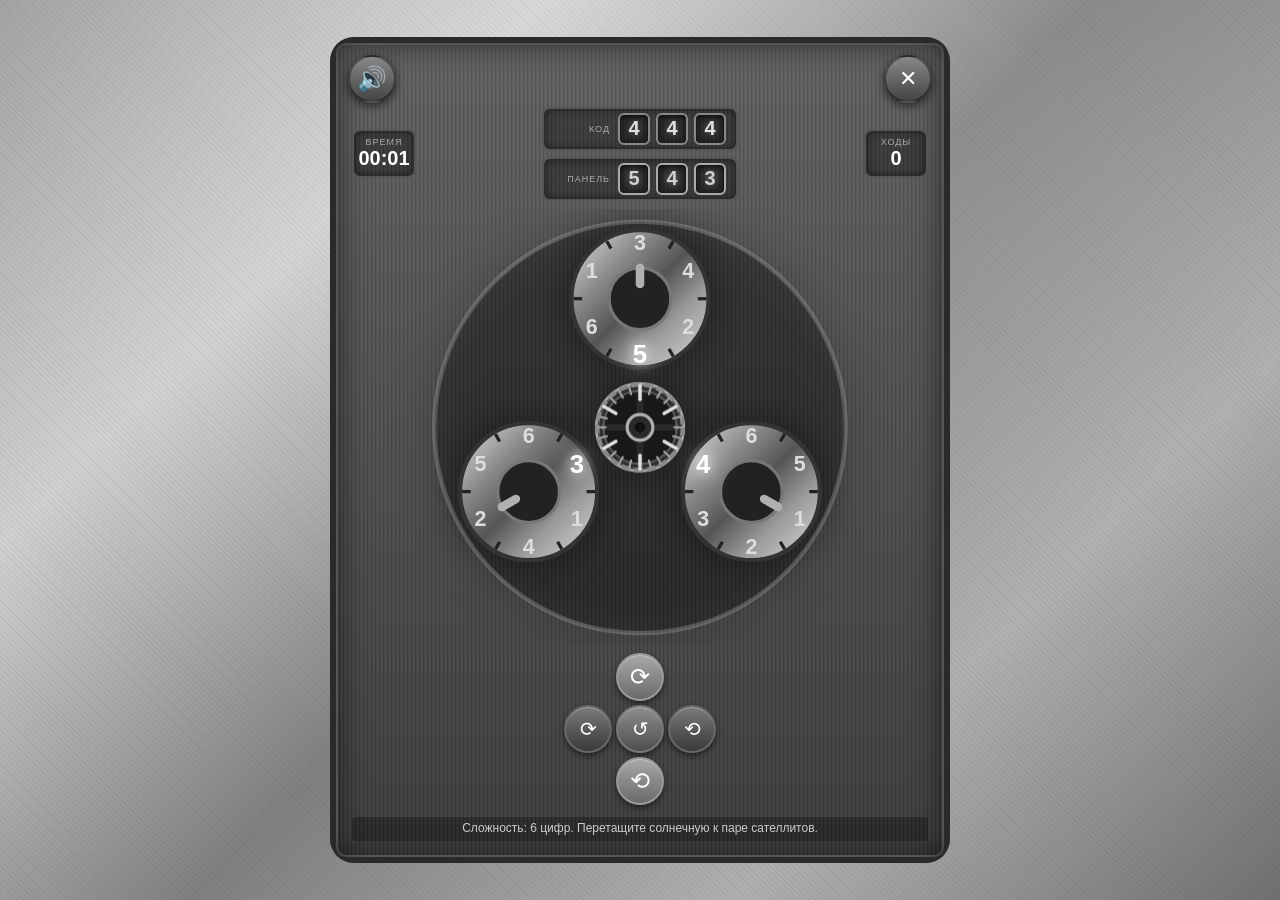
==== pages/game.html @ 63ce31a1 "Add files via upload" ====
<!DOCTYPE html>
<html lang="ru">
<head>
  <meta charset="UTF-8">
  <meta name="viewport" content="width=device-width, initial-scale=1.0, viewport-fit=cover">
  <title> Safecracker</title>
  <link rel="stylesheet" href="../style/common.css">
  <link rel="stylesheet" href="../style/game.css">
</head>
<body>
  <div class="app-shell">
    <div class="game">
      <!-- Кнопка звука СЛЕВА -->
      <button id="soundToggleBtn" class="circle-btn top-left sound-btn" aria-label="Выключить звук">🔊</button>
      <!-- Кнопка выхода СПРАВА -->
      <a href="menu.html" id="exitMenuBtn" class="circle-btn top-right exit-btn" aria-label="В меню">✕</a>

      <header class="header">
        <div class="side-panel">
          <span class="side-label">Время</span>
          <span class="side-value" id="timerValue">00:00</span>
        </div>

        <div class="panels">
          <div class="panel">
            <span class="target-label">Код</span>
            <div class="target-digits" id="targetDigits"></div>
          </div>
          <div class="panel">
            <span class="target-label">Панель</span>
            <div class="target-digits active-digits" id="activeDigits"></div>
          </div>
        </div>

        <div class="side-panel">
          <span class="side-label">Ходы</span>
          <span class="side-value" id="movesCount">0</span>
        </div>
      </header>

      <div class="field-wrapper">
        <svg id="field" viewBox="0 0 200 200" preserveAspectRatio="xMidYMid meet"></svg>
      </div>

      <div class="controls">
        <div class="cross">
          <button class="cross-btn cross-top" id="rotateMechCW" aria-label="Поворот механизма по часовой">⟳</button>
          <button class="cross-btn cross-left" id="rotateCCW" aria-label="Вращение против часовой">⟳</button>
          <button class="cross-btn cross-center" id="restartCrossBtn" aria-label="Начать заново">↺</button>
          <button class="cross-btn cross-right" id="rotateCW" aria-label="Вращение по часовой">⟲</button>
          <button class="cross-btn cross-bottom" id="rotateMechCCW" aria-label="Поворот механизма против часовой">⟲</button>
        </div>
      </div>

      <div class="status" id="status">Тащите солнечную шестерёнку в нужную позицию</div>
    </div>
  </div>

  <script src="../script/game.js"></script>
</body>
</html>
---- style/common.css ----
* {
  box-sizing: border-box;
  margin: 0;
  padding: 0;
}

html, body {
  height: 100%;
  overflow: hidden;
}

body {
  display: flex;
  flex-direction: column;
  align-items: center;
  justify-content: center;
  width: 100%;
  height: 100dvh;
  min-height: 100svh;
  padding: 12px;
  font-family: 'Segoe UI', Arial, sans-serif;

  background:
    radial-gradient(circle at 50% 0%, rgba(255, 255, 255, 0.2) 0%, transparent 70%),
    repeating-linear-gradient(45deg, rgba(0,0,0,0.05) 0px, rgba(0,0,0,0.05) 1px, transparent 1px, transparent 4px),
    linear-gradient(135deg, #a0a0a0 0%, #d0d0d0 25%, #808080 50%, #b0b0b0 75%, #707070 100%);
  background-color: #888;
  background-attachment: fixed;

  color: #fff;
  user-select: none;
  -webkit-user-select: none;
  overflow: hidden;
}

/* ============================================
   ЕДИНЫЙ КАРКАС СТРАНИЦЫ
   ============================================ */
.app-shell {
  position: relative;
  display: flex;
  flex-direction: column;
  align-items: stretch;
  justify-content: stretch;
  width: min(100%, calc((100dvh - 24px) * 3 / 4));
  aspect-ratio: 3 / 4;
  max-width: 620px;
  max-height: 100%;
  flex: 0 1 auto;
  min-height: 0;
  overflow: hidden;
  border-radius: 24px;
}

/* ============================================
   КНОПКИ-КРУЖКИ
   ============================================ */
.circle-btn {
  position: absolute;
  width: 48px;
  height: 48px;
  border-radius: 50%;
  display: flex;
  align-items: center;
  justify-content: center;
  font-size: 22px;
  cursor: pointer;
  border: 2px solid rgba(0, 0, 0, 0.4);
  background: linear-gradient(180deg, #888, #444);
  color: #fff;
  text-decoration: none;
  z-index: 10;
  transition: 0.15s;
  box-shadow: 0 3px 10px rgba(0, 0, 0, 0.6);
}
.circle-btn:hover { transform: scale(1.08); filter: brightness(1.2); }
.circle-btn:active { transform: scale(0.95); }
.circle-btn.top-right { top: 12px; right: 12px; }
.circle-btn.top-left { top: 12px; left: 12px; }
.circle-btn.danger { background: linear-gradient(180deg, #6a6a6a, #3a3a3a); }

/* ============================================
   КАРТОЧКА-СТРАНИЦА
   ============================================ */
.page-card {
  position: relative;
  display: flex;
  flex-direction: column;
  flex: 1 1 auto;
  min-height: 0;
  width: 100%;
  overflow-y: auto;

  background:
    linear-gradient(180deg, rgba(255,255,255,0.1) 0%, rgba(0,0,0,0.2) 100%),
    repeating-linear-gradient(90deg, #4a4a4a 0px, #5a5a5a 2px, #3a3a3a 4px);
  background-color: #444;

  border: 6px solid #2a2a2a;
  border-radius: 16px;
  padding: 28px 24px;
  box-shadow:
    0 0 40px rgba(0, 0, 0, 0.8),
    inset 0 0 30px rgba(0, 0, 0, 0.6),
    inset 0 0 0 2px #777;
  text-align: center;
  scrollbar-width: thin;
}

.page-title {
  font-size: 28px;
  color: #e0e0e0;
  margin-bottom: 20px;
  padding: 0 44px;
  text-shadow: 0 0 10px rgba(200, 200, 200, 0.5), 0 2px 4px rgba(0,0,0,0.8);
  flex: 0 0 auto;
}

/* ============================================
   НАВИГАЦИОННЫЕ КНОПКИ МЕНЮ
   ============================================ */
.nav-btn {
  display: block;
  width: 100%;
  padding: 16px;
  margin-bottom: 12px;
  font-size: 18px;
  font-weight: bold;
  color: #1a1a1a;
  background: linear-gradient(180deg, #c0c0c0, #808080);
  border: 2px solid #999;
  border-radius: 14px;
  cursor: pointer;
  text-decoration: none;
  text-align: center;
  transition: 0.15s;
  box-shadow: 0 4px 0 #555;
}
.nav-btn:hover { transform: translateY(-2px); box-shadow: 0 6px 0 #555; filter: brightness(1.08); }
.nav-btn:active { transform: translateY(2px); box-shadow: 0 2px 0 #555; }
.nav-btn.secondary { background: linear-gradient(180deg, #a0a0a0, #606060); color: #fff; box-shadow: 0 4px 0 #3a3a3a; }
.nav-btn.secondary:hover { box-shadow: 0 6px 0 #3a3a3a; }
.nav-btn.back { background: linear-gradient(180deg, #909090, #505050); color: #fff; box-shadow: 0 4px 0 #2a2a2a; }
.nav-btn.back:hover { box-shadow: 0 6px 0 #2a2a2a; }

/* ============================================
   МОБИЛЬНАЯ АДАПТАЦИЯ
   ============================================ */
@media (max-width: 500px) {
  body { padding: 8px; }
  .page-card { padding: 20px 14px; border-width: 4px; }
  .page-title { font-size: 22px; padding: 0 40px; margin-bottom: 16px; }
  .nav-btn { font-size: 16px; padding: 14px; margin-bottom: 10px; }
  .circle-btn { width: 42px; height: 42px; font-size: 18px; }
}

@media (max-height: 640px) {
  body { padding: 6px; }
  .page-card { padding: 14px 10px; border-width: 4px; }
  .page-title { font-size: 18px; margin-bottom: 10px; padding: 0 36px; }
  .nav-btn { padding: 10px; margin-bottom: 6px; font-size: 14px; }
  .circle-btn { width: 36px; height: 36px; font-size: 16px; top: 8px; right: 8px; }
  .circle-btn.top-left { left: 8px; }
}
---- style/game.css ----
/* ============================================
   🔐 SAFECRACKER — стили
   ============================================ */

/* ============================================
   ИГРОВОЙ ЭКРАН
   ============================================ */
.game {
  position: relative;
  display: flex;
  flex-direction: column;
  flex: 1 1 auto;
  width: 100%;
  height: 100%;
  min-height: 0;

  padding: 16px;
  padding-top: 64px;

  background:
    linear-gradient(180deg, rgba(255,255,255,0.1) 0%, rgba(0,0,0,0.2) 100%),
    repeating-linear-gradient(90deg, #4a4a4a 0px, #5a5a5a 2px, #3a3a3a 4px);
  background-color: #444;

  border: 6px solid #2a2a2a;
  border-radius: 16px;
  box-shadow:
    0 0 40px rgba(0, 0, 0, 0.8),
    inset 0 0 30px rgba(0, 0, 0, 0.6),
    inset 0 0 0 2px #777;
  overflow: hidden;
}

/* --- Кнопки в верхних углах --- */
.exit-btn {
  right: 12px;
}

.sound-btn {
  left: 12px;
  font-size: 24px;
}

/* --- Шапка с панелями и счётчиками --- */
.header {
  display: flex;
  justify-content: space-between;
  align-items: center;
  gap: 8px;
  margin-bottom: 8px;
  flex: 0 0 auto;
  flex-shrink: 0;
  z-index: 2;
  width: 100%;
}

/* --- Боковые панели (Таймер и Ходы) --- */
.side-panel {
  background: rgba(0, 0, 0, 0.35);
  border: 2px solid #555;
  border-radius: 8px;
  padding: 6px 8px;
  display: flex;
  flex-direction: column;
  align-items: center;
  justify-content: center;
  box-shadow: inset 0 0 8px rgba(0, 0, 0, 0.6);
  width: 64px;
  flex: 0 0 auto;
}

.side-label {
  font-size: 9px;
  letter-spacing: 1px;
  color: #aaa;
  text-transform: uppercase;
}

.side-value {
  font-size: 20px;
  font-weight: bold;
  color: #fff;
  font-variant-numeric: tabular-nums;
}

/* --- Центральный блок с панелями --- */
.panels {
  display: grid;
  grid-template-columns: max-content;
  justify-content: center;
  gap: 6px;
  flex: 1 1 auto;
}

.panel {
  background: rgba(0, 0, 0, 0.35);
  border: 2px solid #555;
  border-radius: 8px;
  padding: 4px 10px;
  display: flex;
  flex-direction: row;
  align-items: center;
  justify-content: center;
  gap: 8px;
  box-shadow: inset 0 0 8px rgba(0, 0, 0, 0.6);
  width: auto;
}

.target-label {
  font-size: 9px;
  letter-spacing: 1px;
  color: #aaa;
  text-transform: uppercase;
  min-width: 56px;
  text-align: right;
  flex: 0 0 auto;
}

.target-digits {
  display: flex;
  gap: 6px;
  flex: 0 0 auto;
  justify-content: center;
}

/* --- Цифры в панелях: серый металлик --- */
.target-digit {
  font-size: 20px;
  font-weight: bold;
  color: #e0e0e0;
  text-shadow: 0 0 8px rgba(200, 200, 200, 0.5);
  width: 32px;
  height: 32px;
  display: flex;
  align-items: center;
  justify-content: center;
  background: rgba(0, 0, 0, 0.4);
  border: 2px solid #888;
  border-radius: 6px;
  box-shadow: inset 0 2px 4px rgba(0, 0, 0, 0.6);
  transition: 0.2s;
}

.active-digits .target-digit {
  color: #d0d0d0;
  text-shadow: 0 0 10px rgba(200, 200, 200, 0.7);
  border-color: #aaa;
}

.target-digit.win-match {
  color: #ffffff;
  text-shadow: 0 0 15px rgba(255, 255, 255, 1);
  border-color: #ffffff;
  background: rgba(255, 255, 255, 0.2);
  animation: pulseWin 0.5s infinite alternate;
}

@keyframes pulseWin {
  from { transform: scale(1); box-shadow: 0 0 8px rgba(255, 255, 255, 0.6); }
  to { transform: scale(1.1); box-shadow: 0 0 20px rgba(255, 255, 255, 1); }
}

/* --- Поле с SVG --- */
.field-wrapper {
  flex: 1 1 auto;
  min-height: 0;
  display: flex;
  justify-content: center;
  align-items: center;
  position: relative;
  overflow: hidden;
  padding: 4px 0;
}

#field {
  display: block;
  margin: 0 auto;
  width: 100%;
  height: 100%;
  max-width: 100%;
  max-height: 100%;
  aspect-ratio: 1 / 1;
  filter: drop-shadow(0 0 20px rgba(0, 0, 0, 0.5));
}

/* --- Управление (крестовина) --- */
.controls {
  flex: 0 0 auto;
  flex-shrink: 0;
  display: flex;
  justify-content: center;
  padding: 8px 0;
}

.cross {
  display: grid;
  grid-template-columns: 48px 48px 48px;
  grid-template-rows: 48px 48px 48px;
  gap: 4px;
}

/* --- Кнопки крестовины: серый металлик --- */
.cross-btn {
  border-radius: 50%;
  border: 2px solid #888;
  background: linear-gradient(180deg, #9a9a9a, #5a5a5a);
  color: #fff;
  font-size: 24px;
  display: flex;
  align-items: center;
  justify-content: center;
  cursor: pointer;
  transition: 0.15s;
  box-shadow:
    0 3px 6px rgba(0, 0, 0, 0.5),
    inset 0 1px 0 rgba(255, 255, 255, 0.3);
  user-select: none;
  -webkit-user-select: none;
  padding: 0;
}

.cross-btn:hover {
  transform: scale(1.05);
  filter: brightness(1.1);
}

.cross-btn:active {
  transform: scale(0.95);
  box-shadow: inset 0 3px 6px rgba(0, 0, 0, 0.5);
}

.cross-btn:disabled {
  opacity: 0.4;
  cursor: not-allowed;
  transform: none;
}

/* Позиционирование */
.cross-top { grid-column: 2; grid-row: 1; }
.cross-left { grid-column: 1; grid-row: 2; font-size: 20px; }
.cross-center { grid-column: 2; grid-row: 2; font-size: 20px; }
.cross-right { grid-column: 3; grid-row: 2; font-size: 20px; }
.cross-bottom { grid-column: 2; grid-row: 3; }

/* ============================================
   ОТТЕНКИ ДЛЯ КНОПОК
   ============================================ */

.cross-top,
.cross-bottom {
  background: linear-gradient(180deg, #a8a8a8, #6a6a6a);
  border-color: #999;
}

.cross-top:hover,
.cross-bottom:hover {
  background: linear-gradient(180deg, #c0c0c0, #7a7a7a);
}

.cross-left,
.cross-right {
  background: linear-gradient(180deg, #7a7a7a, #3a3a3a);
  border-color: #666;
}

.cross-left:hover,
.cross-right:hover {
  background: linear-gradient(180deg, #909090, #4a4a4a);
}

.cross-center {
  background: linear-gradient(180deg, #8e8e8e, #4e4e4e);
  border-color: #777;
}

.cross-center:hover {
  background: linear-gradient(180deg, #a5a5a5, #606060);
}

/* --- Статусная строка --- */
.status {
  flex: 0 0 auto;
  flex-shrink: 0;
  text-align: center;
  font-size: 12px;
  color: #ccc;
  padding: 4px 8px;
  margin-top: 4px;
  min-height: 24px;
  background: rgba(0, 0, 0, 0.3);
  border-radius: 4px;
}

/* ============================================
   SVG-СТИЛИ
   ============================================ */

.mechanism-group {
  transform-box: view-box;
  transform-origin: 100px 100px;
}

/* ============================================
   ЦЕНТРАЛЬНЫЙ ШТУРВАЛ
   ============================================ */

.center-wheel-group {
  transition: opacity 0.3s ease;
  will-change: transform;
}

.center-wheel-group.on-top {
  cursor: pointer;
}

.center-wheel-group.on-top .center-wheel {
  pointer-events: auto;
  cursor: pointer;
}

.center-wheel-group.on-top .center-wheel-hub,
.center-wheel-group.on-top .center-wheel-spoke,
.center-wheel-group.on-top .center-wheel-icon {
  pointer-events: none;
}

.center-wheel {
  fill: rgba(40, 40, 40, 0.9);
  stroke: #b0b0b0;
  stroke-width: 2;
  transition: fill 0.3s, stroke 0.3s, transform 0.3s;
}

.center-wheel.win-active {
  fill: rgba(220, 220, 220, 0.35);
  stroke: #ffffff;
  stroke-width: 2.5;
  animation: wheelGlow 0.8s infinite alternate;
  pointer-events: auto;
  cursor: pointer;
}

@keyframes wheelGlow {
  from { filter: drop-shadow(0 0 5px #ffffff); }
  to   { filter: drop-shadow(0 0 20px #ffffff); }
}

.center-wheel-spoke {
  stroke: #888;
  stroke-width: 3;
  transition: stroke 0.3s;
}

.center-wheel-group.on-top .center-wheel-spoke {
  stroke: #ccc;
}

.center-wheel-hub {
  fill: #444;
  stroke: #b0b0b0;
  stroke-width: 1.5;
  transition: fill 0.3s, stroke 0.3s;
}

.center-wheel-group.on-top .center-wheel-hub {
  fill: #666;
  stroke: #fff;
}

.center-wheel-icon {
  font-size: 12px;
  text-anchor: middle;
  dominant-baseline: central;
  pointer-events: none;
}

/* --- Сателлиты --- */
.satellite-bg {
  stroke: #333;
  stroke-width: 2;
  transition: filter 0.2s;
}

.satellite-group:hover .satellite-bg {
  filter: brightness(1.2);
}

.satellite-knob {
  fill: #222;
  stroke: #777;
  stroke-width: 1.5;
}

.satellite-knob-mark {
  fill: #b0b0b0;
}

.satellite-digit {
  font-size: 10px;
  fill: #ddd;
  text-anchor: middle;
  dominant-baseline: central;
  font-weight: bold;
}

.satellite-active-digit {
  font-size: 12px;
  fill: #ffffff;
  text-anchor: middle;
  dominant-baseline: central;
  font-weight: bold;
  filter: drop-shadow(0 0 3px rgba(255, 255, 255, 0.95))
          drop-shadow(0 0 6px rgba(255, 255, 255, 0.6));
}

/* ============================================
   СОЛНЕЧНАЯ ШЕСТЕРЁНКА — ЛИМБ
   ============================================ */

.sun-rim {
  fill: url(#sunGradient);
  stroke: #b0b0b0;
  stroke-width: 2;
  transition: fill 0.3s, stroke 0.3s;
}
.sun-rim.in-center {
  fill: rgba(50, 50, 50, 0.7);
  stroke-dasharray: 4 2;
  stroke: #888;
}

.sun-face {
  fill: rgba(0, 0, 0, 0.45);
  stroke: rgba(180, 180, 180, 0.35);
  stroke-width: 1;
}

.sun-tooth {
  stroke: #a0a0a0;
  stroke-width: 1;
  stroke-linecap: round;
}
.sun-tooth-major {
  stroke: #e0e0e0;
  stroke-width: 1.6;
}

.sun-hub {
  fill: #2a2a2a;
  stroke: #b0b0b0;
  stroke-width: 1.5;
}

.sun-hole {
  fill: #111;
}

.sun-drag-target {
  fill: transparent;
  cursor: grab;
}
.sun-drag-target:active { cursor: grabbing; }
.sun-drag-target.in-center { cursor: default; }

.sun-limb {
  will-change: transform, opacity;
  transition: opacity 0.4s ease, transform 0.4s ease;
}

/* ============================================
   ЭФФЕКТ "ЗАЕЗДА" СОЛНЕЧНОЙ ПОД ШТУРВАЛ
   ============================================ */

.sun-group {
  transition: opacity 0.45s ease;
  transform-box: view-box;
}

.sun-group.win-pending {
  opacity: 0.85;
}

.sun-group.win-pending .sun-limb {
  filter: drop-shadow(0 0 6px rgba(255, 255, 255, 0.5));
}

.sun-group.under-wheel {
  pointer-events: none;
  opacity: 0.5;
}

.sun-group.under-wheel .sun-limb {
  transform: scale(0.72) rotate(var(--limb-rot, 0deg));
  opacity: 0.8;
}

.sun-group.under-wheel .sun-drag-target {
  cursor: default;
}

.center-wheel-group.on-top {
  animation: wheelRise 0.5s cubic-bezier(0.34, 1.56, 0.64, 1) both;
}

@keyframes wheelRise {
  0%   { opacity: 0.4; transform: scale(0.85); }
  60%  { opacity: 1;   transform: scale(1.08); }
  100% { opacity: 1;   transform: scale(1); }
}

.center-wheel-group.on-top .center-wheel.win-active {
  fill: rgba(240, 240, 240, 0.45);
  stroke: #ffffff;
  stroke-width: 3;
  animation: wheelGlow 0.7s infinite alternate;
}

.center-wheel-group.on-top .center-wheel-hub {
  fill: #777;
  stroke: #fff;
  stroke-width: 2;
}

.sun-drag-target.win-ready {
  animation: sunReadyPulse 1s infinite alternate;
}

@keyframes sunReadyPulse {
  from { filter: drop-shadow(0 0 4px rgba(255, 255, 255, 0.5)); }
  to   { filter: drop-shadow(0 0 14px rgba(255, 255, 255, 0.95)); }
}

.link-line {
  stroke: rgba(180, 180, 180, 0.4);
  stroke-width: 1.5;
  stroke-dasharray: 4 2;
  pointer-events: none;
}

/* ============================================
   МОБИЛЬНАЯ АДАПТАЦИЯ
   ============================================ */
@media (max-width: 500px) {
  .game { padding: 10px; padding-top: 56px; border-width: 4px; }
  .cross { grid-template-columns: 42px 42px 42px; grid-template-rows: 42px 42px 42px; }
  .cross-btn { font-size: 20px; }
  .cross-left, .cross-right, .cross-center { font-size: 17px; }
  .target-digit { width: 28px; height: 28px; font-size: 17px; }
  .side-panel { width: 56px; }
  .side-value { font-size: 17px; }
}

@media (max-height: 700px) {
  .game { padding-top: 52px; }
  .cross { grid-template-columns: 40px 40px 40px; grid-template-rows: 40px 40px 40px; }
  .cross-btn { font-size: 18px; }
  .cross-left, .cross-right, .cross-center { font-size: 15px; }
  .status { font-size: 11px; min-height: 20px; }
}
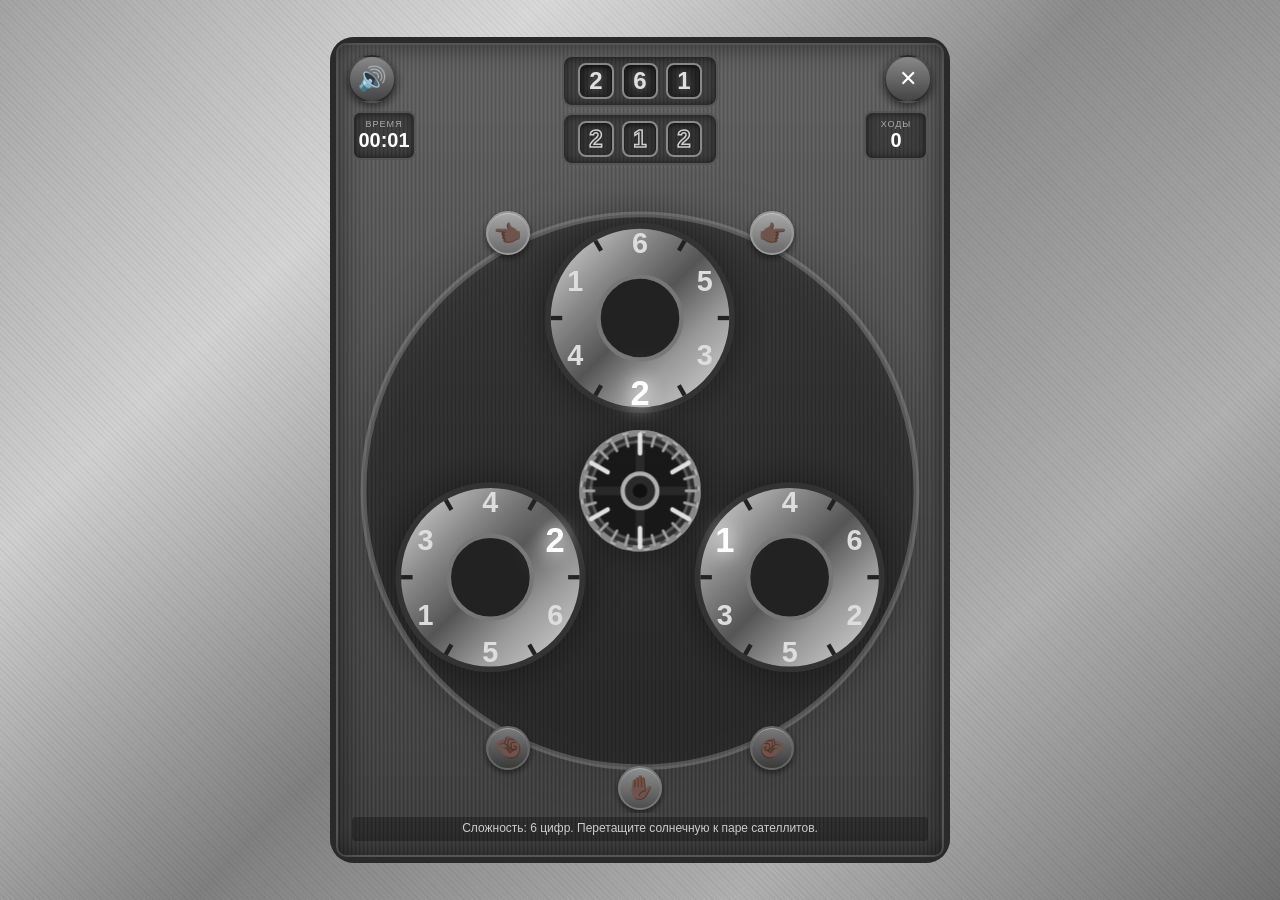
==== commit ed193449: "Update game.html" ====
--- a/pages/game.html
+++ b/pages/game.html
@@ -1,10 +1,9 @@
-
 <!DOCTYPE html>
 <html lang="ru">
 <head>
   <meta charset="UTF-8">
   <meta name="viewport" content="width=device-width, initial-scale=1.0, viewport-fit=cover">
-  <title> Safecracker</title>
+  <title>Safecracker</title>
   <link rel="stylesheet" href="../style/common.css">
   <link rel="stylesheet" href="../style/game.css">
 </head>
@@ -16,41 +15,45 @@
       <!-- Кнопка выхода СПРАВА -->
       <a href="menu.html" id="exitMenuBtn" class="circle-btn top-right exit-btn" aria-label="В меню">✕</a>
 
+      <!-- Панели с цифрами -->
+      <div class="panels">
+        <div class="panel">
+          <div class="target-digits" id="targetDigits"></div>
+        </div>
+        <div class="panel">
+          <div class="target-digits active-digits" id="activeDigits"></div>
+        </div>
+      </div>
+
       <header class="header">
         <div class="side-panel">
           <span class="side-label">Время</span>
           <span class="side-value" id="timerValue">00:00</span>
         </div>
-
-        <div class="panels">
-          <div class="panel">
-            <span class="target-label">Код</span>
-            <div class="target-digits" id="targetDigits"></div>
-          </div>
-          <div class="panel">
-            <span class="target-label">Панель</span>
-            <div class="target-digits active-digits" id="activeDigits"></div>
-          </div>
-        </div>
-
         <div class="side-panel">
           <span class="side-label">Ходы</span>
           <span class="side-value" id="movesCount">0</span>
         </div>
       </header>
 
-      <div class="field-wrapper">
+      <!-- Поле с SVG и кнопками -->
+      <div class="field-wrapper" id="fieldWrapper">
         <svg id="field" viewBox="0 0 200 200" preserveAspectRatio="xMidYMid meet"></svg>
-      </div>
-
-      <div class="controls">
-        <div class="cross">
-          <button class="cross-btn cross-top" id="rotateMechCW" aria-label="Поворот механизма по часовой">⟳</button>
-          <button class="cross-btn cross-left" id="rotateCCW" aria-label="Вращение против часовой">⟳</button>
-          <button class="cross-btn cross-center" id="restartCrossBtn" aria-label="Начать заново">↺</button>
-          <button class="cross-btn cross-right" id="rotateCW" aria-label="Вращение по часовой">⟲</button>
-          <button class="cross-btn cross-bottom" id="rotateMechCCW" aria-label="Поворот механизма против часовой">⟲</button>
-        </div>
+        
+        <!-- Кнопки управления (координаты рассчитает JS) -->
+        <button class="cross-btn ring-btn" id="rotateMechCW" data-angle="30" aria-label="Поворот механизма по часовой">👉🏿</button>
+        
+        <!-- Заменили ⟳ на эмодзи руки -->
+        <button class="cross-btn ring-btn" id="rotateCCW" data-angle="150" aria-label="Вращение против часовой">
+          <span class="mirrored-emoji">🤏🏿</span>
+        </button>
+        
+        <button class="cross-btn ring-btn" id="restartCrossBtn" data-angle="180" aria-label="Начать заново">✋🏿</button>
+        
+        <!-- Заменили ⟲ на зеркальную руку -->
+        <button class="cross-btn ring-btn" id="rotateCW" data-angle="210" aria-label="Вращение по часовой">🤏🏿</button>
+        
+        <button class="cross-btn ring-btn" id="rotateMechCCW" data-angle="330" aria-label="Поворот механизма против часовой">👈🏿</button>
       </div>
 
       <div class="status" id="status">Тащите солнечную шестерёнку в нужную позицию</div>
@@ -59,4 +62,4 @@
 
   <script src="../script/game.js"></script>
 </body>
-</html>+</html>
--- a/style/game.css
+++ b/style/game.css
@@ -15,7 +15,7 @@
   min-height: 0;
 
   padding: 16px;
-  padding-top: 64px;
+  padding-top: 12px;
 
   background:
     linear-gradient(180deg, rgba(255,255,255,0.1) 0%, rgba(0,0,0,0.2) 100%),
@@ -41,20 +41,98 @@
   font-size: 24px;
 }
 
-/* --- Шапка с панелями и счётчиками --- */
+/* --- Панели с цифрами --- */
+.panels {
+  position: absolute;
+  top: 12px;
+  left: 50%;
+  transform: translateX(-50%);
+  display: flex;
+  flex-direction: column;
+  align-items: center;
+  gap: 6px;
+  z-index: 5;
+  pointer-events: none;
+}
+
+.panels .panel {
+  pointer-events: auto;
+}
+
+.panel {
+  background: rgba(0, 0, 0, 0.35);
+  border: 2px solid #555;
+  border-radius: 10px;
+  padding: 6px 14px;
+  display: flex;
+  align-items: center;
+  justify-content: center;
+  box-shadow: inset 0 0 8px rgba(0, 0, 0, 0.6);
+  width: auto;
+  min-width: 140px;
+}
+
+.target-digits {
+  display: flex;
+  gap: 8px;
+  justify-content: center;
+}
+
+/* --- Цифры в панелях --- */
+.target-digit {
+  font-size: 24px;
+  font-weight: bold;
+  color: #e0e0e0;
+  text-shadow: 0 0 8px rgba(200, 200, 200, 0.5);
+  width: 36px;
+  height: 36px;
+  display: flex;
+  align-items: center;
+  justify-content: center;
+  background: rgba(0, 0, 0, 0.4);
+  border: 2px solid #888;
+  border-radius: 8px;
+  box-shadow: inset 0 2px 4px rgba(0, 0, 0, 0.6);
+  transition: 0.2s;
+}
+
+/* --- Эффект "скрытой записи" --- */
+.active-digits .target-digit {
+  color: transparent;
+  -webkit-text-stroke: 1.5px #d0d0d0;
+  text-shadow: none;
+  background: rgba(0, 0, 0, 0.2);
+}
+
+/* --- Совпадение (победа) --- */
+.target-digit.win-match {
+  color: #ffffff;
+  -webkit-text-stroke: 0px transparent;
+  text-shadow: 0 0 15px rgba(255, 255, 255, 1);
+  border-color: #ffffff;
+  background: rgba(255, 255, 255, 0.2);
+  animation: pulseWin 0.5s infinite alternate;
+}
+
+@keyframes pulseWin {
+  from { transform: scale(1); box-shadow: 0 0 8px rgba(255, 255, 255, 0.6); }
+  to { transform: scale(1.1); box-shadow: 0 0 20px rgba(255, 255, 255, 1); }
+}
+
+/* --- Шапка с счётчиками --- */
 .header {
   display: flex;
   justify-content: space-between;
   align-items: center;
   gap: 8px;
   margin-bottom: 8px;
+  margin-top: 56px;
   flex: 0 0 auto;
   flex-shrink: 0;
   z-index: 2;
   width: 100%;
 }
 
-/* --- Боковые панели (Таймер и Ходы) --- */
 .side-panel {
   background: rgba(0, 0, 0, 0.35);
   border: 2px solid #555;
@@ -83,83 +161,6 @@
   font-variant-numeric: tabular-nums;
 }
 
-/* --- Центральный блок с панелями --- */
-.panels {
-  display: grid;
-  grid-template-columns: max-content;
-  justify-content: center;
-  gap: 6px;
-  flex: 1 1 auto;
-}
-
-.panel {
-  background: rgba(0, 0, 0, 0.35);
-  border: 2px solid #555;
-  border-radius: 8px;
-  padding: 4px 10px;
-  display: flex;
-  flex-direction: row;
-  align-items: center;
-  justify-content: center;
-  gap: 8px;
-  box-shadow: inset 0 0 8px rgba(0, 0, 0, 0.6);
-  width: auto;
-}
-
-.target-label {
-  font-size: 9px;
-  letter-spacing: 1px;
-  color: #aaa;
-  text-transform: uppercase;
-  min-width: 56px;
-  text-align: right;
-  flex: 0 0 auto;
-}
-
-.target-digits {
-  display: flex;
-  gap: 6px;
-  flex: 0 0 auto;
-  justify-content: center;
-}
-
-/* --- Цифры в панелях: серый металлик --- */
-.target-digit {
-  font-size: 20px;
-  font-weight: bold;
-  color: #e0e0e0;
-  text-shadow: 0 0 8px rgba(200, 200, 200, 0.5);
-  width: 32px;
-  height: 32px;
-  display: flex;
-  align-items: center;
-  justify-content: center;
-  background: rgba(0, 0, 0, 0.4);
-  border: 2px solid #888;
-  border-radius: 6px;
-  box-shadow: inset 0 2px 4px rgba(0, 0, 0, 0.6);
-  transition: 0.2s;
-}
-
-.active-digits .target-digit {
-  color: #d0d0d0;
-  text-shadow: 0 0 10px rgba(200, 200, 200, 0.7);
-  border-color: #aaa;
-}
-
-.target-digit.win-match {
-  color: #ffffff;
-  text-shadow: 0 0 15px rgba(255, 255, 255, 1);
-  border-color: #ffffff;
-  background: rgba(255, 255, 255, 0.2);
-  animation: pulseWin 0.5s infinite alternate;
-}
-
-@keyframes pulseWin {
-  from { transform: scale(1); box-shadow: 0 0 8px rgba(255, 255, 255, 0.6); }
-  to { transform: scale(1.1); box-shadow: 0 0 20px rgba(255, 255, 255, 1); }
-}
-
 /* --- Поле с SVG --- */
 .field-wrapper {
   flex: 1 1 auto;
@@ -167,113 +168,93 @@
   display: flex;
   justify-content: center;
   align-items: center;
-  position: relative;
+  position: relative; /* Важно для абсолютного позиционирования кнопок */
   overflow: hidden;
-  padding: 4px 0;
+  padding: 0;
 }
 
 #field {
   display: block;
-  margin: 0 auto;
   width: 100%;
   height: 100%;
   max-width: 100%;
   max-height: 100%;
-  aspect-ratio: 1 / 1;
   filter: drop-shadow(0 0 20px rgba(0, 0, 0, 0.5));
 }
 
-/* --- Управление (крестовина) --- */
-.controls {
-  flex: 0 0 auto;
-  flex-shrink: 0;
-  display: flex;
-  justify-content: center;
-  padding: 8px 0;
-}
-
-.cross {
-  display: grid;
-  grid-template-columns: 48px 48px 48px;
-  grid-template-rows: 48px 48px 48px;
-  gap: 4px;
-}
-
-/* --- Кнопки крестовины: серый металлик --- */
-.cross-btn {
+/* ============================================
+   КНОПКИ УПРАВЛЕНИЯ НА КРУГЕ
+   ============================================ */
+.ring-btn {
+  position: absolute;
+  transform: translate(-50%, -50%); /* Центрируем кнопку */
+  
+  width: 44px;
+  height: 44px;
   border-radius: 50%;
   border: 2px solid #888;
   background: linear-gradient(180deg, #9a9a9a, #5a5a5a);
   color: #fff;
-  font-size: 24px;
+  font-size: 22px;
   display: flex;
   align-items: center;
   justify-content: center;
   cursor: pointer;
-  transition: 0.15s;
+  transition: transform 0.15s, filter 0.15s, box-shadow 0.15s;
   box-shadow:
     0 3px 6px rgba(0, 0, 0, 0.5),
     inset 0 1px 0 rgba(255, 255, 255, 0.3);
   user-select: none;
   -webkit-user-select: none;
   padding: 0;
-}
-
-.cross-btn:hover {
-  transform: scale(1.05);
-  filter: brightness(1.1);
-}
-
-.cross-btn:active {
-  transform: scale(0.95);
+  z-index: 10;
+}
+
+.ring-btn:hover {
+  transform: translate(-50%, -50%) scale(1.1);
+  filter: brightness(1.2);
+}
+
+.ring-btn:active {
+  transform: translate(-50%, -50%) scale(0.95);
   box-shadow: inset 0 3px 6px rgba(0, 0, 0, 0.5);
 }
 
-.cross-btn:disabled {
+.ring-btn:disabled {
   opacity: 0.4;
   cursor: not-allowed;
-  transform: none;
-}
-
-/* Позиционирование */
-.cross-top { grid-column: 2; grid-row: 1; }
-.cross-left { grid-column: 1; grid-row: 2; font-size: 20px; }
-.cross-center { grid-column: 2; grid-row: 2; font-size: 20px; }
-.cross-right { grid-column: 3; grid-row: 2; font-size: 20px; }
-.cross-bottom { grid-column: 2; grid-row: 3; }
-
-/* ============================================
-   ОТТЕНКИ ДЛЯ КНОПОК
-   ============================================ */
-
-.cross-top,
-.cross-bottom {
+  transform: translate(-50%, -50%);
+}
+
+/* Класс для зеркального отражения эмодзи */
+.mirrored-emoji {
+  display: inline-block;
+  transform: scaleX(-1);
+  font-size: 20px; /* Чуть уменьшим размер эмодзи, чтобы влез в кнопку */
+}
+
+/* Цветовые оттенки */
+#rotateMechCW, #rotateMechCCW {
   background: linear-gradient(180deg, #a8a8a8, #6a6a6a);
   border-color: #999;
 }
-
-.cross-top:hover,
-.cross-bottom:hover {
+#rotateMechCW:hover, #rotateMechCCW:hover {
   background: linear-gradient(180deg, #c0c0c0, #7a7a7a);
 }
 
-.cross-left,
-.cross-right {
+#rotateCCW, #rotateCW {
   background: linear-gradient(180deg, #7a7a7a, #3a3a3a);
   border-color: #666;
 }
-
-.cross-left:hover,
-.cross-right:hover {
+#rotateCCW:hover, #rotateCW:hover {
   background: linear-gradient(180deg, #909090, #4a4a4a);
 }
 
-.cross-center {
+#restartCrossBtn {
   background: linear-gradient(180deg, #8e8e8e, #4e4e4e);
   border-color: #777;
 }
-
-.cross-center:hover {
+#restartCrossBtn:hover {
   background: linear-gradient(180deg, #a5a5a5, #606060);
 }
 
@@ -300,10 +281,7 @@
   transform-origin: 100px 100px;
 }
 
-/* ============================================
-   ЦЕНТРАЛЬНЫЙ ШТУРВАЛ
-   ============================================ */
-
+/* --- Центральный штурвал --- */
 .center-wheel-group {
   transition: opacity 0.3s ease;
   will-change: transform;
@@ -389,10 +367,6 @@
   fill: #222;
   stroke: #777;
   stroke-width: 1.5;
-}
-
-.satellite-knob-mark {
-  fill: #b0b0b0;
 }
 
 .satellite-digit {
@@ -413,10 +387,7 @@
           drop-shadow(0 0 6px rgba(255, 255, 255, 0.6));
 }
 
-/* ============================================
-   СОЛНЕЧНАЯ ШЕСТЕРЁНКА — ЛИМБ
-   ============================================ */
-
+/* --- Солнечная шестерёнка --- */
 .sun-rim {
   fill: url(#sunGradient);
   stroke: #b0b0b0;
@@ -467,10 +438,7 @@
   transition: opacity 0.4s ease, transform 0.4s ease;
 }
 
-/* ============================================
-   ЭФФЕКТ "ЗАЕЗДА" СОЛНЕЧНОЙ ПОД ШТУРВАЛ
-   ============================================ */
-
+/* --- Эффект "заезда" --- */
 .sun-group {
   transition: opacity 0.45s ease;
   transform-box: view-box;
@@ -541,19 +509,42 @@
    МОБИЛЬНАЯ АДАПТАЦИЯ
    ============================================ */
 @media (max-width: 500px) {
-  .game { padding: 10px; padding-top: 56px; border-width: 4px; }
-  .cross { grid-template-columns: 42px 42px 42px; grid-template-rows: 42px 42px 42px; }
-  .cross-btn { font-size: 20px; }
-  .cross-left, .cross-right, .cross-center { font-size: 17px; }
-  .target-digit { width: 28px; height: 28px; font-size: 17px; }
+  .game { padding: 10px; padding-top: 10px; border-width: 4px; }
+  
+  .ring-btn {
+    width: 38px;
+    height: 38px;
+    font-size: 18px;
+  }
+
+  .mirrored-emoji {
+    font-size: 18px;
+  }
+  
+  .panel { padding: 4px 10px; min-width: 120px; }
+  .target-digit { font-size: 20px; width: 32px; height: 32px; }
+  .target-digits { gap: 6px; }
+  
   .side-panel { width: 56px; }
   .side-value { font-size: 17px; }
+  .header { margin-top: 50px; }
 }
 
 @media (max-height: 700px) {
-  .game { padding-top: 52px; }
-  .cross { grid-template-columns: 40px 40px 40px; grid-template-rows: 40px 40px 40px; }
-  .cross-btn { font-size: 18px; }
-  .cross-left, .cross-right, .cross-center { font-size: 15px; }
+  .game { padding-top: 10px; }
   .status { font-size: 11px; min-height: 20px; }
-}+  
+  .ring-btn {
+    width: 34px;
+    height: 34px;
+    font-size: 16px;
+  }
+
+  .mirrored-emoji {
+    font-size: 16px;
+  }
+  
+  .target-digit { font-size: 18px; width: 30px; height: 30px; }
+  .panel { min-width: 110px; }
+  .header { margin-top: 46px; }
+}
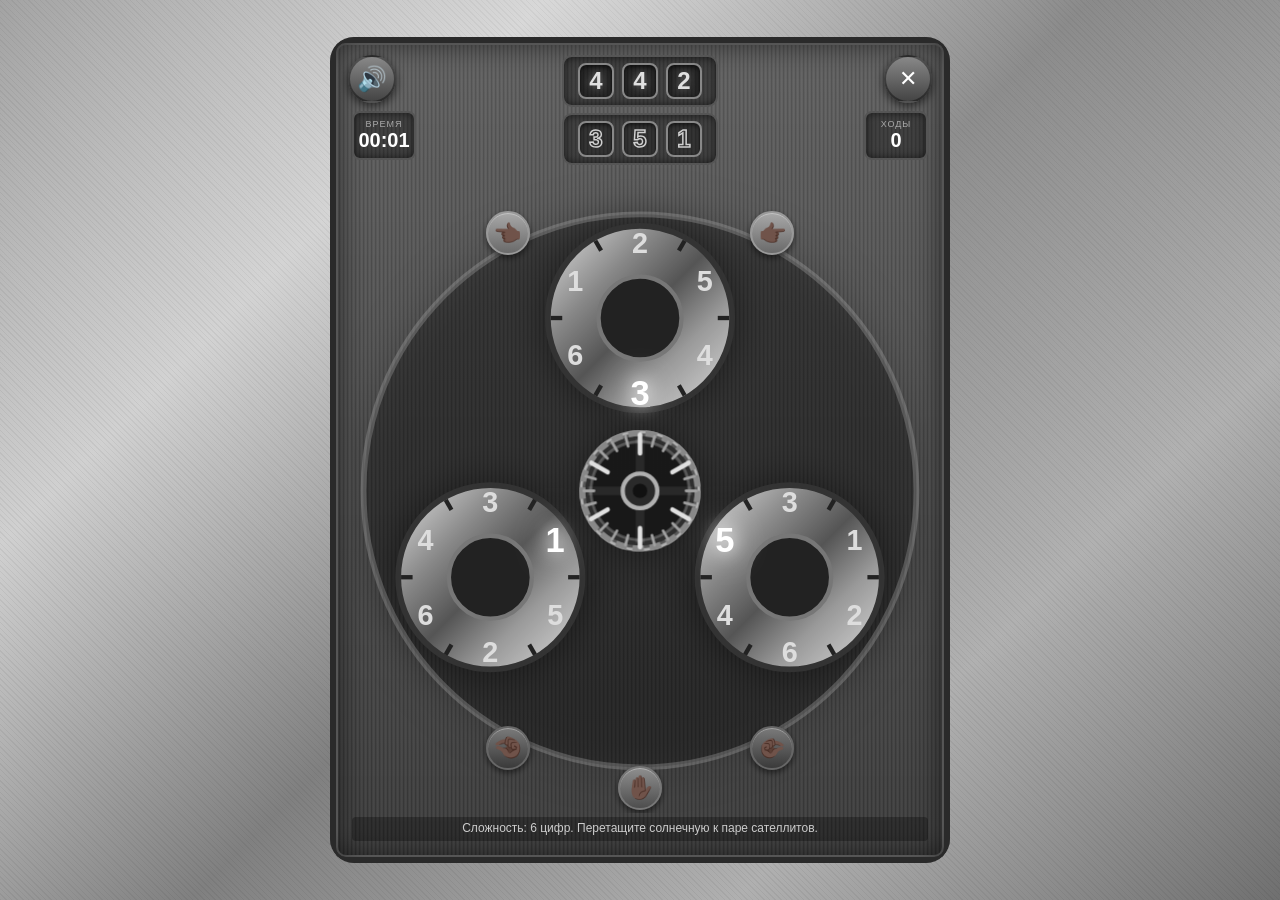
==== commit 748e8df5: "Add files via upload" ====
--- a/pages/game.html
+++ b/pages/game.html
@@ -62,4 +62,4 @@
 
   <script src="../script/game.js"></script>
 </body>
-</html>
+</html>
--- a/style/game.css
+++ b/style/game.css
@@ -547,4 +547,4 @@
   .target-digit { font-size: 18px; width: 30px; height: 30px; }
   .panel { min-width: 110px; }
   .header { margin-top: 46px; }
-}
+}
